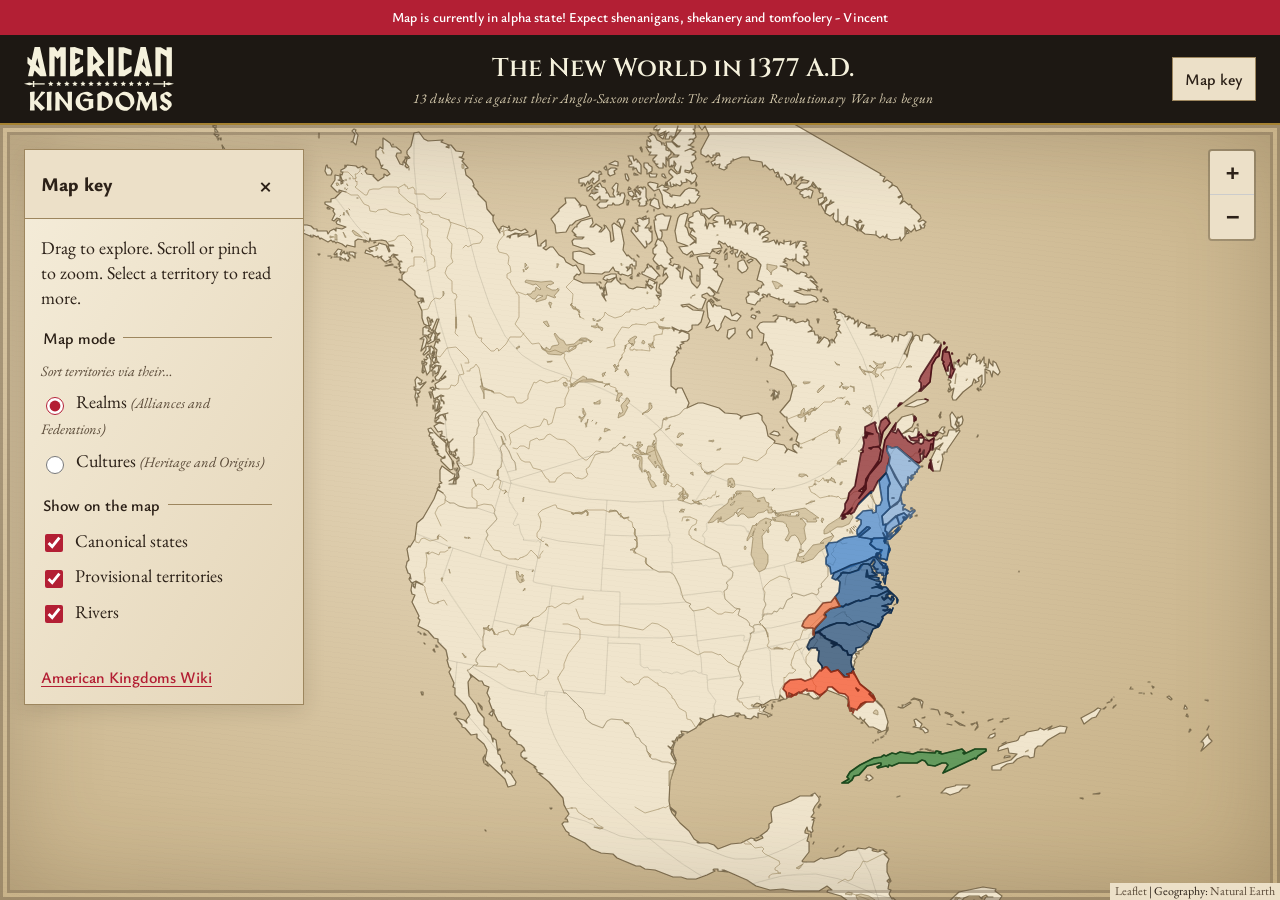
==== ak-map-alpha/index.html @ ba7d0eac "Simplify atlas key panel and add Cultures map mode - Remove the "Full map" reset button and its dead" ====
<!doctype html>
<html lang="en">
<head>
  <meta charset="utf-8">
  <meta name="viewport" content="width=device-width,initial-scale=1">
  <meta name="theme-color" content="#2c2118">
  <meta name="robots" content="noindex">
  <title>Atlas | American Kingdoms</title>
  <meta name="description" content="Explore the lands of American Kingdoms in an interactive atlas.">
  <link rel="icon" href="assets/favicon.png">
  <link href="https://fonts.googleapis.com/css2?family=Cinzel:wght@400;600&family=EB+Garamond:ital,wght@0,400;0,600;1,400&family=Ysabeau:wght@600;800&display=swap" rel="stylesheet">
  <link rel="stylesheet" href="vendor/leaflet.css">
  <link rel="stylesheet" href="atlas.css">
  <script defer src="vendor/leaflet.js"></script>
  <script defer src="atlas.js"></script>
</head>
<body>
  <div id="alpha-banner" role="status">Map is currently in alpha state! Expect shenanigans, shekanery and tomfoolery - Vincent</div>
  <header>
    <a href="https://american-kingdoms.com/" aria-label="American Kingdoms home"><img src="assets/ak-logo.svg" alt="American Kingdoms"></a>
    <div class="atlas-title">
      <h1>The New World in 1377 A.D.</h1>
      <p>13 dukes rise against their Anglo-Saxon overlords: The American Revolutionary War has begun</p>
    </div>
    <nav aria-label="Atlas controls"><button id="panel-toggle" type="button" aria-controls="panel" aria-expanded="true">Map key</button></nav>
  </header>
  <main>
    <div id="map" aria-label="Interactive North America map. Use arrow keys to pan and plus or minus to zoom."></div>
    <aside id="panel" aria-labelledby="panel-title">
      <div class="panel-heading"><h2 id="panel-title">Map key</h2><button id="panel-close" type="button" aria-label="Close map panel">×</button></div>
      <div class="panel-body">
      <section id="details" hidden aria-live="polite"><img id="detail-flag" hidden alt=""><h2 id="detail-name"></h2><p id="detail-author" hidden></p><p id="detail-description"></p><a id="detail-link" hidden>Read the Wiki Article <span aria-hidden="true">↗</span></a></section>
      <div id="key-content">
      <p>Drag to explore. Scroll or pinch to zoom. Select a territory to read more.</p>
      <fieldset><legend>Map mode</legend>
        <p class="mode-hint">Sort territories via their…</p>
        <label><input type="radio" name="mapmode" value="realms" checked> Realms <span class="mode-desc">(Alliances and Federations)</span></label>
        <label><input type="radio" name="mapmode" value="cultures"> Cultures <span class="mode-desc">(Heritage and Origins)</span></label>
      </fieldset>
      <fieldset><legend>Show on the map</legend>
        <label><input id="countries" type="checkbox" checked> Canonical states</label>
        <label><input id="regions" type="checkbox" checked> Provisional territories</label>
        <label><input id="rivers" type="checkbox" checked> Rivers</label>
        <label hidden><input id="samples" type="checkbox"> Sample territory</label>
      </fieldset>
      <p id="status" role="status" hidden></p>
      <a class="wiki" href="https://wiki.american-kingdoms.com/">American Kingdoms Wiki</a>
      </div>
      <section id="editor" hidden>
        <h2>Chart a territory</h2>
        <p>Draw a polygon, then select it to name it. Export your work before leaving this page.</p>
        <form id="edit-form">
          <label>Name <input id="edit-name" maxlength="100" required></label>
          <label>Layer <select id="edit-kind"><option value="country">Country</option><option value="region">Region</option></select></label>
          <label>Colour <input id="edit-color" type="color" value="#b31f34"></label>
          <label>Description <textarea id="edit-description" maxlength="2000"></textarea></label>
          <label>Wiki URL <input id="edit-wiki" type="url" placeholder="https://wiki.american-kingdoms.com/…"></label>
          <button type="submit">Apply to selected territory</button>
        </form>
        <button id="export" type="button">Export territories</button>
        <p id="editor-status" role="status"></p>
      </section>
      </div>
    </aside>
  </main>
  <noscript>This atlas needs JavaScript for zooming and territory information.</noscript>
</body>
</html>
---- ak-map-alpha/vendor/leaflet.css ----
/* required styles */

.leaflet-pane,
.leaflet-tile,
.leaflet-marker-icon,
.leaflet-marker-shadow,
.leaflet-tile-container,
.leaflet-pane > svg,
.leaflet-pane > canvas,
.leaflet-zoom-box,
.leaflet-image-layer,
.leaflet-layer {
	position: absolute;
	left: 0;
	top: 0;
	}
.leaflet-container {
	overflow: hidden;
	}
.leaflet-tile,
.leaflet-marker-icon,
.leaflet-marker-shadow {
	-webkit-user-select: none;
	   -moz-user-select: none;
	        user-select: none;
	  -webkit-user-drag: none;
	}
/* Prevents IE11 from highlighting tiles in blue */
.leaflet-tile::selection {
	background: transparent;
}
/* Safari renders non-retina tile on retina better with this, but Chrome is worse */
.leaflet-safari .leaflet-tile {
	image-rendering: -webkit-optimize-contrast;
	}
/* hack that prevents hw layers "stretching" when loading new tiles */
.leaflet-safari .leaflet-tile-container {
	width: 1600px;
	height: 1600px;
	-webkit-transform-origin: 0 0;
	}
.leaflet-marker-icon,
.leaflet-marker-shadow {
	display: block;
	}
/* .leaflet-container svg: reset svg max-width decleration shipped in Joomla! (joomla.org) 3.x */
/* .leaflet-container img: map is broken in FF if you have max-width: 100% on tiles */
.leaflet-container .leaflet-overlay-pane svg {
	max-width: none !important;
	max-height: none !important;
	}
.leaflet-container .leaflet-marker-pane img,
.leaflet-container .leaflet-shadow-pane img,
.leaflet-container .leaflet-tile-pane img,
.leaflet-container img.leaflet-image-layer,
.leaflet-container .leaflet-tile {
	max-width: none !important;
	max-height: none !important;
	width: auto;
	padding: 0;
	}

.leaflet-container img.leaflet-tile {
	/* See: https://bugs.chromium.org/p/chromium/issues/detail?id=600120 */
	mix-blend-mode: plus-lighter;
}

.leaflet-container.leaflet-touch-zoom {
	-ms-touch-action: pan-x pan-y;
	touch-action: pan-x pan-y;
	}
.leaflet-container.leaflet-touch-drag {
	-ms-touch-action: pinch-zoom;
	/* Fallback for FF which doesn't support pinch-zoom */
	touch-action: none;
	touch-action: pinch-zoom;
}
.leaflet-container.leaflet-touch-drag.leaflet-touch-zoom {
	-ms-touch-action: none;
	touch-action: none;
}
.leaflet-container {
	-webkit-tap-highlight-color: transparent;
}
.leaflet-container a {
	-webkit-tap-highlight-color: rgba(51, 181, 229, 0.4);
}
.leaflet-tile {
	filter: inherit;
	visibility: hidden;
	}
.leaflet-tile-loaded {
	visibility: inherit;
	}
.leaflet-zoom-box {
	width: 0;
	height: 0;
	-moz-box-sizing: border-box;
	     box-sizing: border-box;
	z-index: 800;
	}
/* workaround for https://bugzilla.mozilla.org/show_bug.cgi?id=888319 */
.leaflet-overlay-pane svg {
	-moz-user-select: none;
	}

.leaflet-pane         { z-index: 400; }

.leaflet-tile-pane    { z-index: 200; }
.leaflet-overlay-pane { z-index: 400; }
.leaflet-shadow-pane  { z-index: 500; }
.leaflet-marker-pane  { z-index: 600; }
.leaflet-tooltip-pane   { z-index: 650; }
.leaflet-popup-pane   { z-index: 700; }

.leaflet-map-pane canvas { z-index: 100; }
.leaflet-map-pane svg    { z-index: 200; }

.leaflet-vml-shape {
	width: 1px;
	height: 1px;
	}
.lvml {
	behavior: url(#default#VML);
	display: inline-block;
	position: absolute;
	}


/* control positioning */

.leaflet-control {
	position: relative;
	z-index: 800;
	pointer-events: visiblePainted; /* IE 9-10 doesn't have auto */
	pointer-events: auto;
	}
.leaflet-top,
.leaflet-bottom {
	position: absolute;
	z-index: 1000;
	pointer-events: none;
	}
.leaflet-top {
	top: 0;
	}
.leaflet-right {
	right: 0;
	}
.leaflet-bottom {
	bottom: 0;
	}
.leaflet-left {
	left: 0;
	}
.leaflet-control {
	float: left;
	clear: both;
	}
.leaflet-right .leaflet-control {
	float: right;
	}
.leaflet-top .leaflet-control {
	margin-top: 10px;
	}
.leaflet-bottom .leaflet-control {
	margin-bottom: 10px;
	}
.leaflet-left .leaflet-control {
	margin-left: 10px;
	}
.leaflet-right .leaflet-control {
	margin-right: 10px;
	}


/* zoom and fade animations */

.leaflet-fade-anim .leaflet-popup {
	opacity: 0;
	-webkit-transition: opacity 0.2s linear;
	   -moz-transition: opacity 0.2s linear;
	        transition: opacity 0.2s linear;
	}
.leaflet-fade-anim .leaflet-map-pane .leaflet-popup {
	opacity: 1;
	}
.leaflet-zoom-animated {
	-webkit-transform-origin: 0 0;
	    -ms-transform-origin: 0 0;
	        transform-origin: 0 0;
	}
svg.leaflet-zoom-animated {
	will-change: transform;
}

.leaflet-zoom-anim .leaflet-zoom-animated {
	-webkit-transition: -webkit-transform 0.25s cubic-bezier(0,0,0.25,1);
	   -moz-transition:    -moz-transform 0.25s cubic-bezier(0,0,0.25,1);
	        transition:         transform 0.25s cubic-bezier(0,0,0.25,1);
	}
.leaflet-zoom-anim .leaflet-tile,
.leaflet-pan-anim .leaflet-tile {
	-webkit-transition: none;
	   -moz-transition: none;
	        transition: none;
	}

.leaflet-zoom-anim .leaflet-zoom-hide {
	visibility: hidden;
	}


/* cursors */

.leaflet-interactive {
	cursor: pointer;
	}
.leaflet-grab {
	cursor: -webkit-grab;
	cursor:    -moz-grab;
	cursor:         grab;
	}
.leaflet-crosshair,
.leaflet-crosshair .leaflet-interactive {
	cursor: crosshair;
	}
.leaflet-popup-pane,
.leaflet-control {
	cursor: auto;
	}
.leaflet-dragging .leaflet-grab,
.leaflet-dragging .leaflet-grab .leaflet-interactive,
.leaflet-dragging .leaflet-marker-draggable {
	cursor: move;
	cursor: -webkit-grabbing;
	cursor:    -moz-grabbing;
	cursor:         grabbing;
	}

/* marker & overlays interactivity */
.leaflet-marker-icon,
.leaflet-marker-shadow,
.leaflet-image-layer,
.leaflet-pane > svg path,
.leaflet-tile-container {
	pointer-events: none;
	}

.leaflet-marker-icon.leaflet-interactive,
.leaflet-image-layer.leaflet-interactive,
.leaflet-pane > svg path.leaflet-interactive,
svg.leaflet-image-layer.leaflet-interactive path {
	pointer-events: visiblePainted; /* IE 9-10 doesn't have auto */
	pointer-events: auto;
	}

/* visual tweaks */

.leaflet-container {
	background: #ddd;
	outline-offset: 1px;
	}
.leaflet-container a {
	color: #0078A8;
	}
.leaflet-zoom-box {
	border: 2px dotted #38f;
	background: rgba(255,255,255,0.5);
	}


/* general typography */
.leaflet-container {
	font-family: "Helvetica Neue", Arial, Helvetica, sans-serif;
	font-size: 12px;
	font-size: 0.75rem;
	line-height: 1.5;
	}


/* general toolbar styles */

.leaflet-bar {
	box-shadow: 0 1px 5px rgba(0,0,0,0.65);
	border-radius: 4px;
	}
.leaflet-bar a {
	background-color: #fff;
	border-bottom: 1px solid #ccc;
	width: 26px;
	height: 26px;
	line-height: 26px;
	display: block;
	text-align: center;
	text-decoration: none;
	color: black;
	}
.leaflet-bar a,
.leaflet-control-layers-toggle {
	background-position: 50% 50%;
	background-repeat: no-repeat;
	display: block;
	}
.leaflet-bar a:hover,
.leaflet-bar a:focus {
	background-color: #f4f4f4;
	}
.leaflet-bar a:first-child {
	border-top-left-radius: 4px;
	border-top-right-radius: 4px;
	}
.leaflet-bar a:last-child {
	border-bottom-left-radius: 4px;
	border-bottom-right-radius: 4px;
	border-bottom: none;
	}
.leaflet-bar a.leaflet-disabled {
	cursor: default;
	background-color: #f4f4f4;
	color: #bbb;
	}

.leaflet-touch .leaflet-bar a {
	width: 30px;
	height: 30px;
	line-height: 30px;
	}
.leaflet-touch .leaflet-bar a:first-child {
	border-top-left-radius: 2px;
	border-top-right-radius: 2px;
	}
.leaflet-touch .leaflet-bar a:last-child {
	border-bottom-left-radius: 2px;
	border-bottom-right-radius: 2px;
	}

/* zoom control */

.leaflet-control-zoom-in,
.leaflet-control-zoom-out {
	font: bold 18px 'Lucida Console', Monaco, monospace;
	text-indent: 1px;
	}

.leaflet-touch .leaflet-control-zoom-in, .leaflet-touch .leaflet-control-zoom-out  {
	font-size: 22px;
	}


/* layers control */

.leaflet-control-layers {
	box-shadow: 0 1px 5px rgba(0,0,0,0.4);
	background: #fff;
	border-radius: 5px;
	}
.leaflet-control-layers-toggle {
	background-image: url(images/layers.png);
	width: 36px;
	height: 36px;
	}
.leaflet-retina .leaflet-control-layers-toggle {
	background-image: url(images/layers-2x.png);
	background-size: 26px 26px;
	}
.leaflet-touch .leaflet-control-layers-toggle {
	width: 44px;
	height: 44px;
	}
.leaflet-control-layers .leaflet-control-layers-list,
.leaflet-control-layers-expanded .leaflet-control-layers-toggle {
	display: none;
	}
.leaflet-control-layers-expanded .leaflet-control-layers-list {
	display: block;
	position: relative;
	}
.leaflet-control-layers-expanded {
	padding: 6px 10px 6px 6px;
	color: #333;
	background: #fff;
	}
.leaflet-control-layers-scrollbar {
	overflow-y: scroll;
	overflow-x: hidden;
	padding-right: 5px;
	}
.leaflet-control-layers-selector {
	margin-top: 2px;
	position: relative;
	top: 1px;
	}
.leaflet-control-layers label {
	display: block;
	font-size: 13px;
	font-size: 1.08333em;
	}
.leaflet-control-layers-separator {
	height: 0;
	border-top: 1px solid #ddd;
	margin: 5px -10px 5px -6px;
	}

/* Default icon URLs */
.leaflet-default-icon-path { /* used only in path-guessing heuristic, see L.Icon.Default */
	background-image: url(images/marker-icon.png);
	}


/* attribution and scale controls */

.leaflet-container .leaflet-control-attribution {
	background: #fff;
	background: rgba(255, 255, 255, 0.8);
	margin: 0;
	}
.leaflet-control-attribution,
.leaflet-control-scale-line {
	padding: 0 5px;
	color: #333;
	line-height: 1.4;
	}
.leaflet-control-attribution a {
	text-decoration: none;
	}
.leaflet-control-attribution a:hover,
.leaflet-control-attribution a:focus {
	text-decoration: underline;
	}
.leaflet-attribution-flag {
	display: inline !important;
	vertical-align: baseline !important;
	width: 1em;
	height: 0.6669em;
	}
.leaflet-left .leaflet-control-scale {
	margin-left: 5px;
	}
.leaflet-bottom .leaflet-control-scale {
	margin-bottom: 5px;
	}
.leaflet-control-scale-line {
	border: 2px solid #777;
	border-top: none;
	line-height: 1.1;
	padding: 2px 5px 1px;
	white-space: nowrap;
	-moz-box-sizing: border-box;
	     box-sizing: border-box;
	background: rgba(255, 255, 255, 0.8);
	text-shadow: 1px 1px #fff;
	}
.leaflet-control-scale-line:not(:first-child) {
	border-top: 2px solid #777;
	border-bottom: none;
	margin-top: -2px;
	}
.leaflet-control-scale-line:not(:first-child):not(:last-child) {
	border-bottom: 2px solid #777;
	}

.leaflet-touch .leaflet-control-attribution,
.leaflet-touch .leaflet-control-layers,
.leaflet-touch .leaflet-bar {
	box-shadow: none;
	}
.leaflet-touch .leaflet-control-layers,
.leaflet-touch .leaflet-bar {
	border: 2px solid rgba(0,0,0,0.2);
	background-clip: padding-box;
	}


/* popup */

.leaflet-popup {
	position: absolute;
	text-align: center;
	margin-bottom: 20px;
	}
.leaflet-popup-content-wrapper {
	padding: 1px;
	text-align: left;
	border-radius: 12px;
	}
.leaflet-popup-content {
	margin: 13px 24px 13px 20px;
	line-height: 1.3;
	font-size: 13px;
	font-size: 1.08333em;
	min-height: 1px;
	}
.leaflet-popup-content p {
	margin: 17px 0;
	margin: 1.3em 0;
	}
.leaflet-popup-tip-container {
	width: 40px;
	height: 20px;
	position: absolute;
	left: 50%;
	margin-top: -1px;
	margin-left: -20px;
	overflow: hidden;
	pointer-events: none;
	}
.leaflet-popup-tip {
	width: 17px;
	height: 17px;
	padding: 1px;

	margin: -10px auto 0;
	pointer-events: auto;

	-webkit-transform: rotate(45deg);
	   -moz-transform: rotate(45deg);
	    -ms-transform: rotate(45deg);
	        transform: rotate(45deg);
	}
.leaflet-popup-content-wrapper,
.leaflet-popup-tip {
	background: white;
	color: #333;
	box-shadow: 0 3px 14px rgba(0,0,0,0.4);
	}
.leaflet-container a.leaflet-popup-close-button {
	position: absolute;
	top: 0;
	right: 0;
	border: none;
	text-align: center;
	width: 24px;
	height: 24px;
	font: 16px/24px Tahoma, Verdana, sans-serif;
	color: #757575;
	text-decoration: none;
	background: transparent;
	}
.leaflet-container a.leaflet-popup-close-button:hover,
.leaflet-container a.leaflet-popup-close-button:focus {
	color: #585858;
	}
.leaflet-popup-scrolled {
	overflow: auto;
	}

.leaflet-oldie .leaflet-popup-content-wrapper {
	-ms-zoom: 1;
	}
.leaflet-oldie .leaflet-popup-tip {
	width: 24px;
	margin: 0 auto;

	-ms-filter: "progid:DXImageTransform.Microsoft.Matrix(M11=0.70710678, M12=0.70710678, M21=-0.70710678, M22=0.70710678)";
	filter: progid:DXImageTransform.Microsoft.Matrix(M11=0.70710678, M12=0.70710678, M21=-0.70710678, M22=0.70710678);
	}

.leaflet-oldie .leaflet-control-zoom,
.leaflet-oldie .leaflet-control-layers,
.leaflet-oldie .leaflet-popup-content-wrapper,
.leaflet-oldie .leaflet-popup-tip {
	border: 1px solid #999;
	}


/* div icon */

.leaflet-div-icon {
	background: #fff;
	border: 1px solid #666;
	}


/* Tooltip */
/* Base styles for the element that has a tooltip */
.leaflet-tooltip {
	position: absolute;
	padding: 6px;
	background-color: #fff;
	border: 1px solid #fff;
	border-radius: 3px;
	color: #222;
	white-space: nowrap;
	-webkit-user-select: none;
	-moz-user-select: none;
	-ms-user-select: none;
	user-select: none;
	pointer-events: none;
	box-shadow: 0 1px 3px rgba(0,0,0,0.4);
	}
.leaflet-tooltip.leaflet-interactive {
	cursor: pointer;
	pointer-events: auto;
	}
.leaflet-tooltip-top:before,
.leaflet-tooltip-bottom:before,
.leaflet-tooltip-left:before,
.leaflet-tooltip-right:before {
	position: absolute;
	pointer-events: none;
	border: 6px solid transparent;
	background: transparent;
	content: "";
	}

/* Directions */

.leaflet-tooltip-bottom {
	margin-top: 6px;
}
.leaflet-tooltip-top {
	margin-top: -6px;
}
.leaflet-tooltip-bottom:before,
.leaflet-tooltip-top:before {
	left: 50%;
	margin-left: -6px;
	}
.leaflet-tooltip-top:before {
	bottom: 0;
	margin-bottom: -12px;
	border-top-color: #fff;
	}
.leaflet-tooltip-bottom:before {
	top: 0;
	margin-top: -12px;
	margin-left: -6px;
	border-bottom-color: #fff;
	}
.leaflet-tooltip-left {
	margin-left: -6px;
}
.leaflet-tooltip-right {
	margin-left: 6px;
}
.leaflet-tooltip-left:before,
.leaflet-tooltip-right:before {
	top: 50%;
	margin-top: -6px;
	}
.leaflet-tooltip-left:before {
	right: 0;
	margin-right: -12px;
	border-left-color: #fff;
	}
.leaflet-tooltip-right:before {
	left: 0;
	margin-left: -12px;
	border-right-color: #fff;
	}

/* Printing */

@media print {
	/* Prevent printers from removing background-images of controls. */
	.leaflet-control {
		-webkit-print-color-adjust: exact;
		print-color-adjust: exact;
		}
	}
---- ak-map-alpha/atlas.css ----
:root{--ink:#2c2118;--muted:#5a4a38;--parch:#ece0c8;--parch-2:#e4d5b8;--gold:#a58232;--red:#b31f34;--body:'EB Garamond',Georgia,serif;--sans:'Ysabeau',Arial,sans-serif;--display:'Cinzel',Georgia,serif}
*{box-sizing:border-box}body{margin:0;color:var(--ink);font:18px/1.4 var(--body);height:100dvh;display:flex;flex-direction:column;background:var(--parch)}
#alpha-banner{flex:none;background:var(--red);color:#fff;text-align:center;font:600 .85rem/1.4 var(--sans);padding:8px 16px;letter-spacing:.01em;z-index:1001}
header{display:flex;align-items:center;justify-content:space-between;gap:1rem;padding:12px 24px;background:#1d1813;color:#f5f1dc;border-bottom:2px solid var(--gold);z-index:1000}header img{display:block;width:150px;height:64px}h1{font:600 clamp(1rem,2vw,1.6rem) var(--display);margin:0}h2{font:800 1.4rem var(--sans);margin:0 0 .6rem}.atlas-title{display:flex;flex-direction:column;align-items:center;gap:.2rem;text-align:center}.atlas-title p{margin:0;font:italic .85rem var(--body);color:#d8cdb0;letter-spacing:.02em}nav{display:flex;gap:8px}button,input,select,textarea{font:600 1rem var(--sans)}button{padding:9px 12px;min-height:44px;cursor:pointer;color:var(--ink);border:1px solid #9d865e;background:var(--parch)}button:hover{background:var(--parch-2)}a{color:var(--red);text-underline-offset:3px}:focus-visible{outline:3px solid var(--red);outline-offset:3px}main{position:relative;flex:1;min-height:0;overflow:hidden}#map{position:absolute;inset:0;background:radial-gradient(ellipse at 40% 40%,#e4d5b8,#c3ac80);font-family:var(--body)}#map::after{content:'';position:absolute;inset:0;z-index:450;pointer-events:none;box-shadow:inset 0 0 90px #5a4a3840;border:10px double #5a4a3860;background:repeating-linear-gradient(7deg,#2c211803 0 1px,transparent 1px 5px)}
#panel{position:absolute;left:24px;top:24px;width:280px;max-height:calc(100% - 76px);overflow:auto;padding:22px;z-index:800;background:linear-gradient(120deg,#f5edda,#e4d5b8);border:1px solid #9d865e;box-shadow:0 4px 20px #2c211826}p{margin:0 0 1rem}fieldset{border:0;border-top:1px solid #9d865e;padding:12px 0;margin:0}legend{font:600 1rem var(--sans);padding-right:8px}label{display:block;margin:0 0 8px}input[type=checkbox],input[type=radio]{accent-color:var(--red);width:18px;height:18px;vertical-align:middle;margin-right:8px}.mode-hint{margin:0 0 8px;font-style:italic;color:var(--muted);font-size:.9rem}.mode-desc{font-weight:400;font-style:italic;color:var(--muted);font-size:.9rem}#status{font-style:italic;color:var(--muted)}#details,#editor{border-top:1px solid #9d865e;padding-top:18px;margin-top:18px}.wiki{display:block;margin-top:20px;font:600 1rem var(--sans)}#edit-form input:not([type=color]),textarea,select{width:100%;background:#f8f1df;border:1px solid #9d865e;padding:6px;color:var(--ink)}textarea{min-height:90px}#export{margin-top:12px}
.leaflet-control-zoom a,.leaflet-control-attribution{background:var(--parch)!important;color:var(--ink)!important}.leaflet-control-zoom a{width:44px!important;height:44px!important;line-height:44px!important}.leaflet-control-attribution a{color:var(--muted)}.leaflet-top.leaflet-right{top:14px;right:14px}.territory-tooltip{background:var(--parch);border:1px solid var(--gold);color:var(--ink);box-shadow:0 3px 12px #2c21182b;padding:10px 14px;white-space:normal;min-width:150px;max-width:240px;font:18px/1.3 var(--body)}.territory-tooltip strong{display:block;font:800 18px var(--sans)}.territory-tooltip::before{display:none}.leaflet-interactive:focus{outline:none;stroke:var(--red);stroke-width:4}
@media(max-width:700px){#alpha-banner{font-size:.72rem;padding:6px 10px}header{padding:8px 12px;gap:8px;flex-wrap:wrap}header img{width:100px;height:43px}h1{font-size:1rem}.atlas-title p{display:none}nav{width:100%;justify-content:flex-end}nav button{padding:6px 12px}#panel{left:12px;top:12px;width:min(280px,calc(100% - 86px));max-height:calc(100% - 60px);padding:16px}.leaflet-control-attribution{font-size:11px}}
[hidden]{display:none!important}

.territory-tooltip strong{margin-bottom:5px}

/* A bounded panel with one purpose at a time; its contents scroll independently. */
#panel{display:flex;flex-direction:column;padding:0;overflow:hidden}
.panel-heading{display:flex;align-items:center;justify-content:space-between;gap:12px;flex:none;padding:12px 16px;border-bottom:1px solid #9d865e;background:var(--parch)}
.panel-heading h2{margin:0;font-size:1.2rem}.panel-heading button{flex:none;padding:0;width:44px;font-size:1.6rem;line-height:1;border:0;background:transparent}
.panel-body{padding:16px;overflow-y:auto;overscroll-behavior:contain;min-height:0;scrollbar-gutter:stable}
#details{margin:0;padding:0;border:0}#detail-name{font-size:1.25rem}#detail-author{margin:-.2rem 0 .6rem;font-style:italic;font-size:.9rem;color:var(--muted)}#detail-description{margin-bottom:.5rem}
#detail-flag{display:block;width:110px;height:66px;object-fit:cover;margin-bottom:10px;border:1px solid var(--gold);box-shadow:0 2px 8px #2c211840}
@media(max-width:700px){
 #panel{top:auto;bottom:26px;left:12px;right:12px;width:auto;max-height:min(45%,22rem);padding:0}
 .panel-body{font-size:16px;padding:12px 16px}
 .panel-heading{padding:6px 12px}.panel-heading h2{font-size:1.1rem}
 #status{font-size:14px}#key-content>p:first-child{display:none}
}
@media(hover:none){.territory-tooltip{display:none!important}}
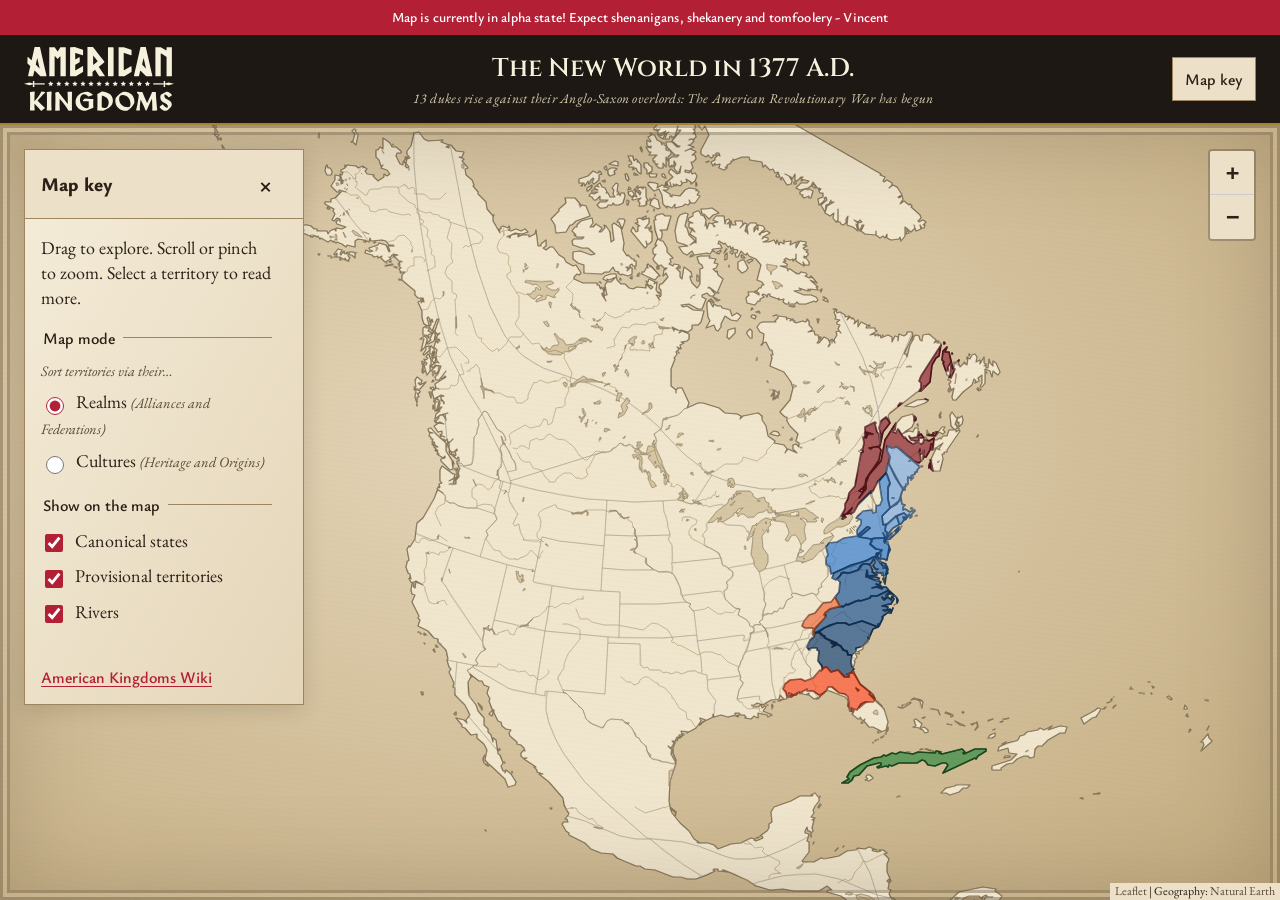
==== commit 17b99161: "Fix blank-map regression from stale cached atlas.js A visitor could get a fresh index.html paired wi" ====
--- a/ak-map-alpha/index.html
+++ b/ak-map-alpha/index.html
@@ -10,9 +10,9 @@
   <link rel="icon" href="assets/favicon.png">
   <link href="https://fonts.googleapis.com/css2?family=Cinzel:wght@400;600&family=EB+Garamond:ital,wght@0,400;0,600;1,400&family=Ysabeau:wght@600;800&display=swap" rel="stylesheet">
   <link rel="stylesheet" href="vendor/leaflet.css">
-  <link rel="stylesheet" href="atlas.css">
+  <link rel="stylesheet" href="atlas.css?v=3">
   <script defer src="vendor/leaflet.js"></script>
-  <script defer src="atlas.js"></script>
+  <script defer src="atlas.js?v=3"></script>
 </head>
 <body>
   <div id="alpha-banner" role="status">Map is currently in alpha state! Expect shenanigans, shekanery and tomfoolery - Vincent</div>
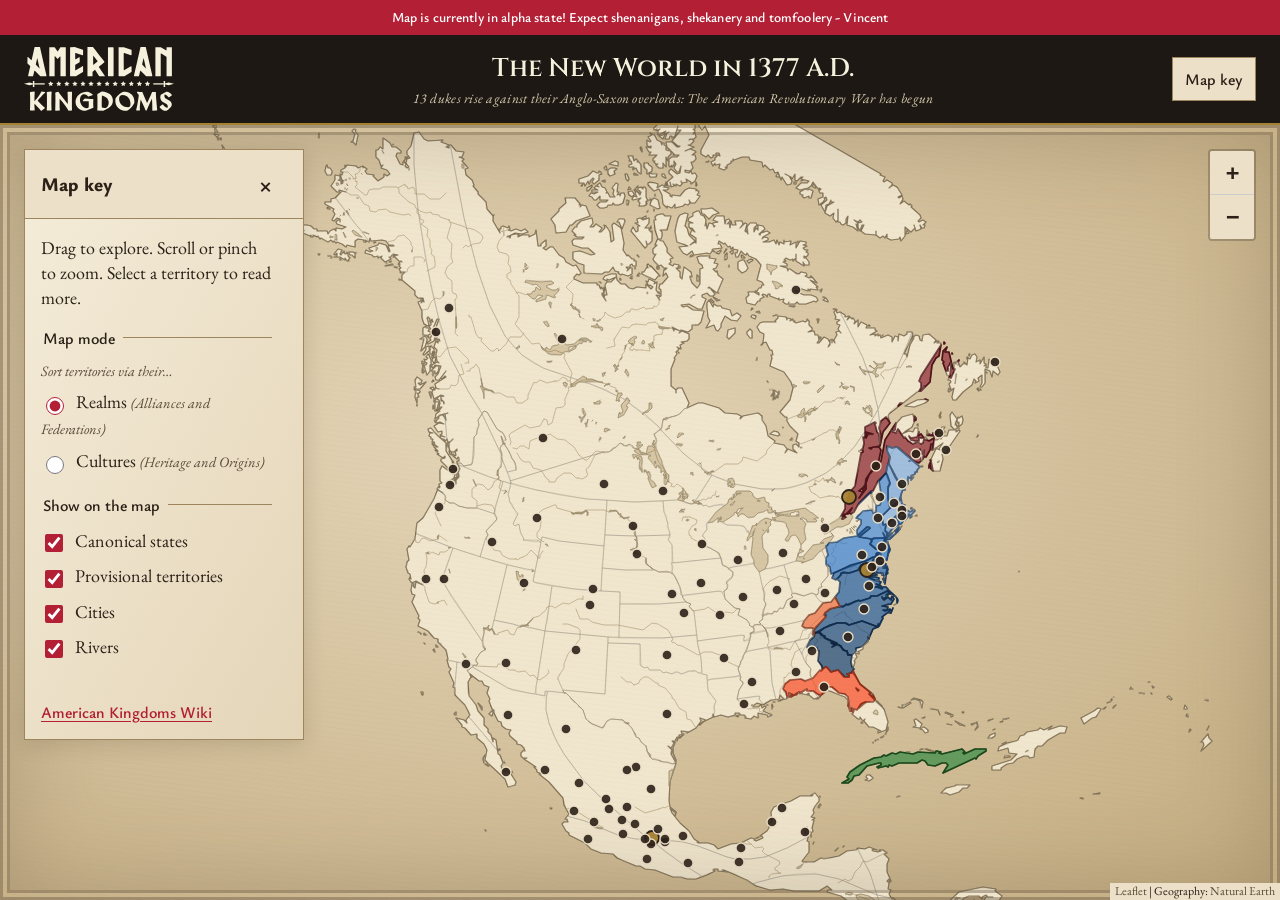
==== commit e7a11111: "Add placeholder city markers with a zoom-based visibility hierarchy National capitals, state/provinc" ====
--- a/ak-map-alpha/index.html
+++ b/ak-map-alpha/index.html
@@ -12,7 +12,7 @@
   <link rel="stylesheet" href="vendor/leaflet.css">
   <link rel="stylesheet" href="atlas.css?v=3">
   <script defer src="vendor/leaflet.js"></script>
-  <script defer src="atlas.js?v=3"></script>
+  <script defer src="atlas.js?v=4"></script>
 </head>
 <body>
   <div id="alpha-banner" role="status">Map is currently in alpha state! Expect shenanigans, shekanery and tomfoolery - Vincent</div>
@@ -40,6 +40,7 @@
       <fieldset><legend>Show on the map</legend>
         <label><input id="countries" type="checkbox" checked> Canonical states</label>
         <label><input id="regions" type="checkbox" checked> Provisional territories</label>
+        <label><input id="cities" type="checkbox" checked> Cities</label>
         <label><input id="rivers" type="checkbox" checked> Rivers</label>
         <label hidden><input id="samples" type="checkbox"> Sample territory</label>
       </fieldset>
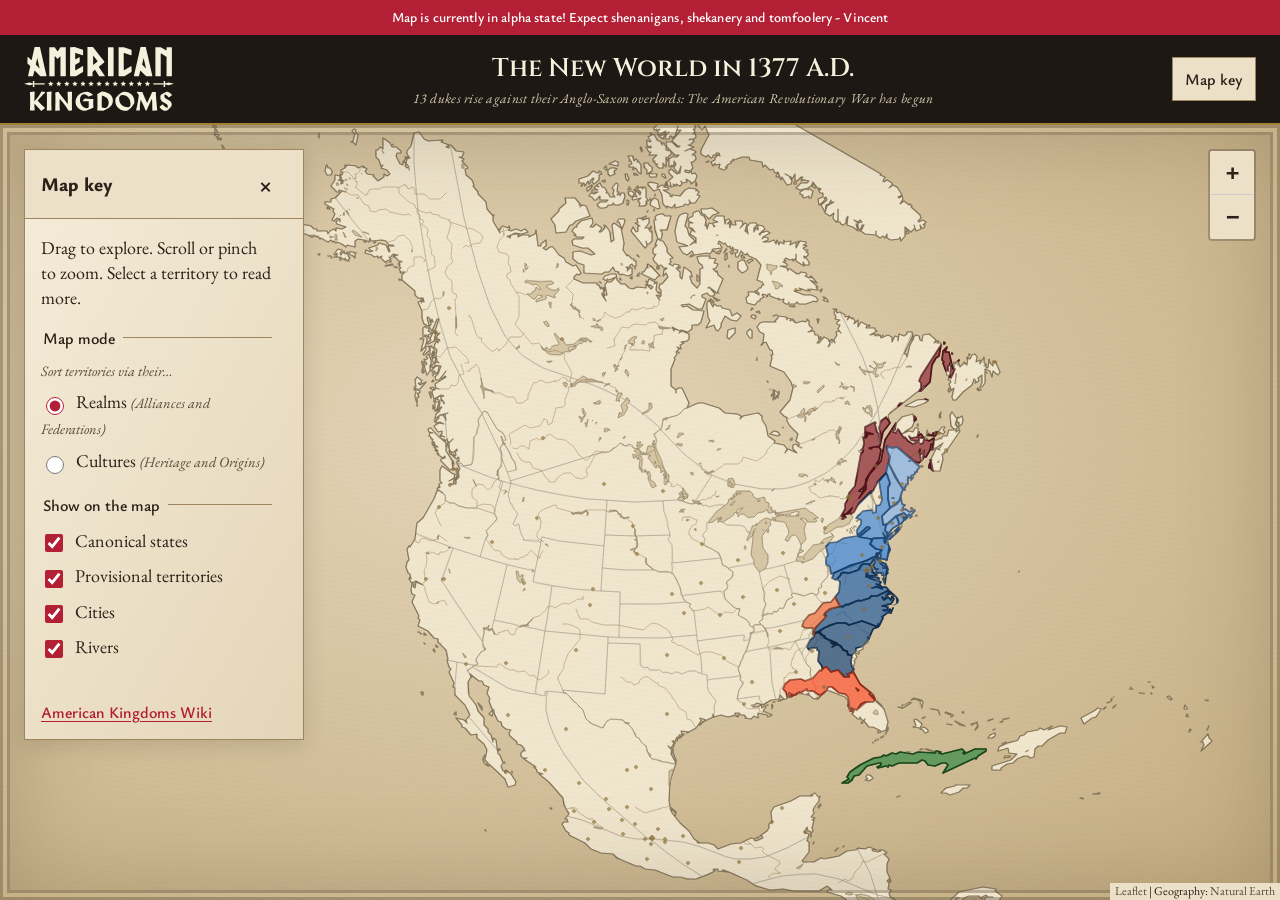
==== commit e0592afb: "Restyle city markers as small brass diamonds Replaced the per-tier coloured/sized circleMarkers with" ====
--- a/ak-map-alpha/index.html
+++ b/ak-map-alpha/index.html
@@ -10,9 +10,9 @@
   <link rel="icon" href="assets/favicon.png">
   <link href="https://fonts.googleapis.com/css2?family=Cinzel:wght@400;600&family=EB+Garamond:ital,wght@0,400;0,600;1,400&family=Ysabeau:wght@600;800&display=swap" rel="stylesheet">
   <link rel="stylesheet" href="vendor/leaflet.css">
-  <link rel="stylesheet" href="atlas.css?v=3">
+  <link rel="stylesheet" href="atlas.css?v=4">
   <script defer src="vendor/leaflet.js"></script>
-  <script defer src="atlas.js?v=4"></script>
+  <script defer src="atlas.js?v=5"></script>
 </head>
 <body>
   <div id="alpha-banner" role="status">Map is currently in alpha state! Expect shenanigans, shekanery and tomfoolery - Vincent</div>
--- a/ak-map-alpha/atlas.css
+++ b/ak-map-alpha/atlas.css
@@ -23,3 +23,9 @@
  #status{font-size:14px}#key-content>p:first-child{display:none}
 }
 @media(hover:none){.territory-tooltip{display:none!important}}
+
+/* Brass diamond city glyphs: quiet map furniture, not another data layer
+   competing with the territory fills. Leaflet's default .leaflet-div-icon
+   box (white fill, grey border) is reset so only the diamond itself shows. */
+.leaflet-div-icon.city-marker{background:transparent;border:0}
+.city-diamond{display:block;background:#8a6d35;clip-path:polygon(50% 0%,100% 50%,50% 100%,0% 50%)}
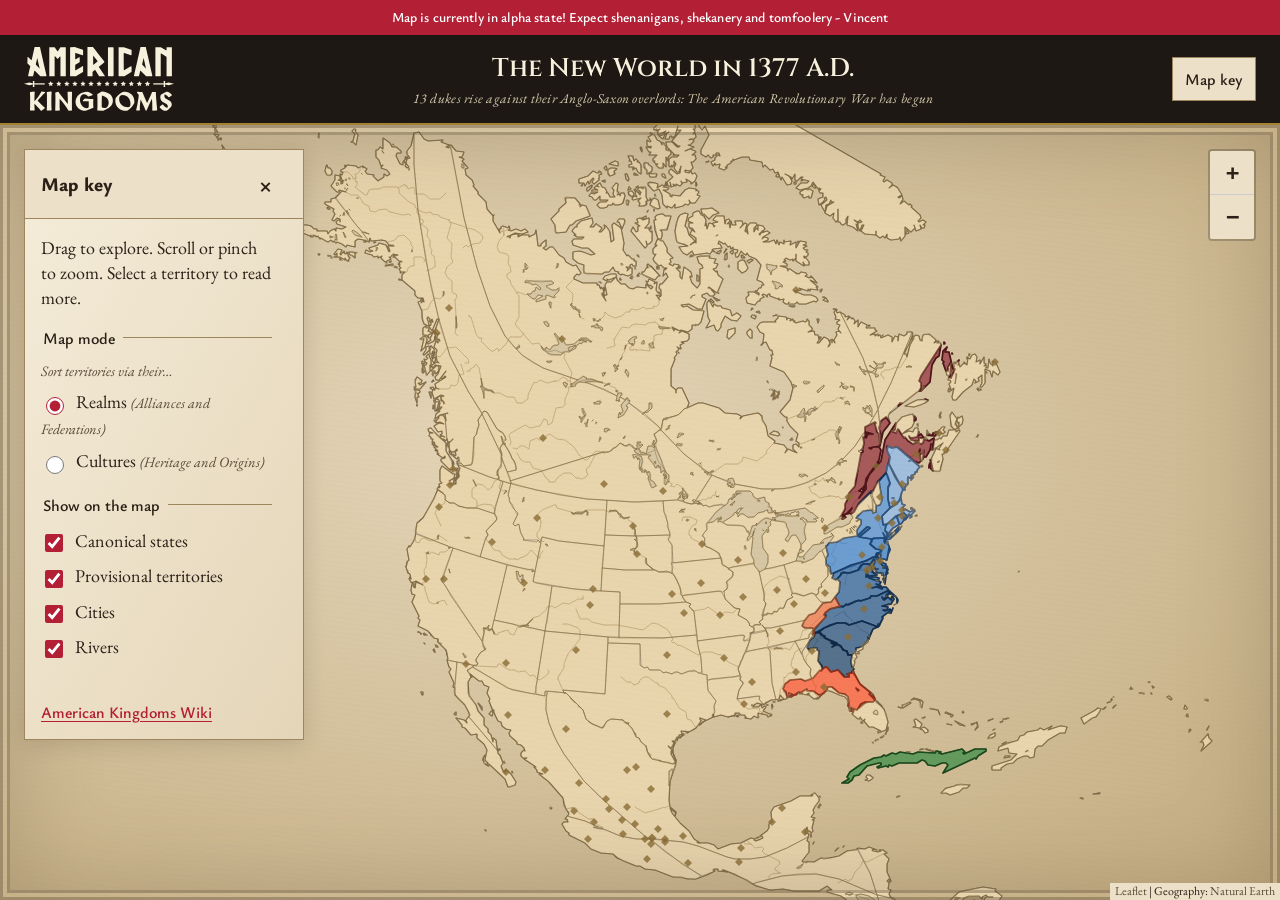
==== commit 7e705532: "Make state capital diamonds more prominent, restore provisional colour City markers: capitals and st" ====
--- a/ak-map-alpha/index.html
+++ b/ak-map-alpha/index.html
@@ -12,7 +12,7 @@
   <link rel="stylesheet" href="vendor/leaflet.css">
   <link rel="stylesheet" href="atlas.css?v=4">
   <script defer src="vendor/leaflet.js"></script>
-  <script defer src="atlas.js?v=5"></script>
+  <script defer src="atlas.js?v=6"></script>
 </head>
 <body>
   <div id="alpha-banner" role="status">Map is currently in alpha state! Expect shenanigans, shekanery and tomfoolery - Vincent</div>
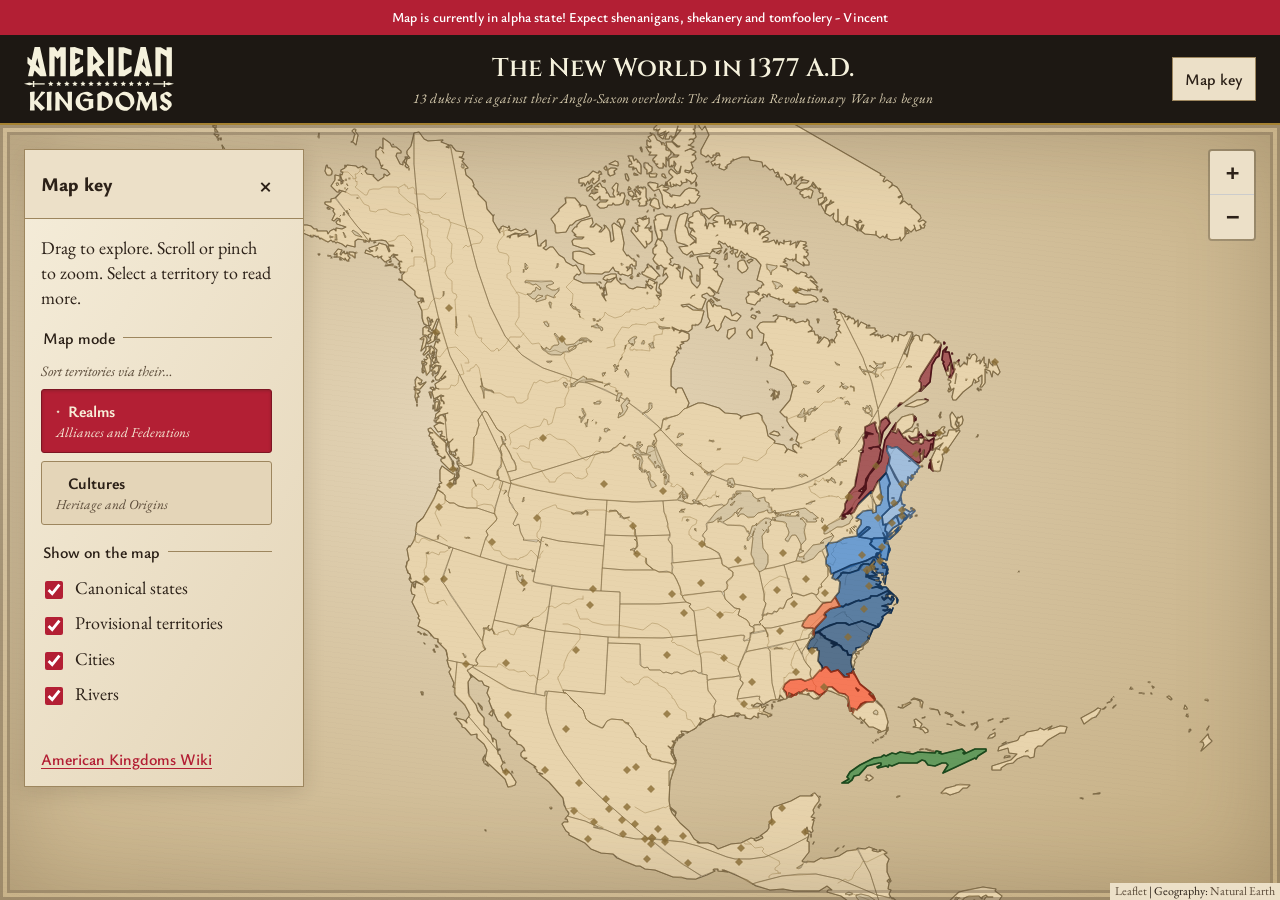
==== commit 40997eae: "Restyle Map mode as a segmented button control Replaced the plain radio list with two full-width, bu" ====
--- a/ak-map-alpha/index.html
+++ b/ak-map-alpha/index.html
@@ -10,7 +10,7 @@
   <link rel="icon" href="assets/favicon.png">
   <link href="https://fonts.googleapis.com/css2?family=Cinzel:wght@400;600&family=EB+Garamond:ital,wght@0,400;0,600;1,400&family=Ysabeau:wght@600;800&display=swap" rel="stylesheet">
   <link rel="stylesheet" href="vendor/leaflet.css">
-  <link rel="stylesheet" href="atlas.css?v=4">
+  <link rel="stylesheet" href="atlas.css?v=5">
   <script defer src="vendor/leaflet.js"></script>
   <script defer src="atlas.js?v=6"></script>
 </head>
@@ -34,8 +34,18 @@
       <p>Drag to explore. Scroll or pinch to zoom. Select a territory to read more.</p>
       <fieldset><legend>Map mode</legend>
         <p class="mode-hint">Sort territories via their…</p>
-        <label><input type="radio" name="mapmode" value="realms" checked> Realms <span class="mode-desc">(Alliances and Federations)</span></label>
-        <label><input type="radio" name="mapmode" value="cultures"> Cultures <span class="mode-desc">(Heritage and Origins)</span></label>
+        <div class="mode-options">
+          <label class="mode-option">
+            <input type="radio" name="mapmode" value="realms" checked>
+            <span class="mode-option-title">Realms</span>
+            <span class="mode-option-desc">Alliances and Federations</span>
+          </label>
+          <label class="mode-option">
+            <input type="radio" name="mapmode" value="cultures">
+            <span class="mode-option-title">Cultures</span>
+            <span class="mode-option-desc">Heritage and Origins</span>
+          </label>
+        </div>
       </fieldset>
       <fieldset><legend>Show on the map</legend>
         <label><input id="countries" type="checkbox" checked> Canonical states</label>
--- a/ak-map-alpha/atlas.css
+++ b/ak-map-alpha/atlas.css
@@ -2,7 +2,7 @@
 *{box-sizing:border-box}body{margin:0;color:var(--ink);font:18px/1.4 var(--body);height:100dvh;display:flex;flex-direction:column;background:var(--parch)}
 #alpha-banner{flex:none;background:var(--red);color:#fff;text-align:center;font:600 .85rem/1.4 var(--sans);padding:8px 16px;letter-spacing:.01em;z-index:1001}
 header{display:flex;align-items:center;justify-content:space-between;gap:1rem;padding:12px 24px;background:#1d1813;color:#f5f1dc;border-bottom:2px solid var(--gold);z-index:1000}header img{display:block;width:150px;height:64px}h1{font:600 clamp(1rem,2vw,1.6rem) var(--display);margin:0}h2{font:800 1.4rem var(--sans);margin:0 0 .6rem}.atlas-title{display:flex;flex-direction:column;align-items:center;gap:.2rem;text-align:center}.atlas-title p{margin:0;font:italic .85rem var(--body);color:#d8cdb0;letter-spacing:.02em}nav{display:flex;gap:8px}button,input,select,textarea{font:600 1rem var(--sans)}button{padding:9px 12px;min-height:44px;cursor:pointer;color:var(--ink);border:1px solid #9d865e;background:var(--parch)}button:hover{background:var(--parch-2)}a{color:var(--red);text-underline-offset:3px}:focus-visible{outline:3px solid var(--red);outline-offset:3px}main{position:relative;flex:1;min-height:0;overflow:hidden}#map{position:absolute;inset:0;background:radial-gradient(ellipse at 40% 40%,#e4d5b8,#c3ac80);font-family:var(--body)}#map::after{content:'';position:absolute;inset:0;z-index:450;pointer-events:none;box-shadow:inset 0 0 90px #5a4a3840;border:10px double #5a4a3860;background:repeating-linear-gradient(7deg,#2c211803 0 1px,transparent 1px 5px)}
-#panel{position:absolute;left:24px;top:24px;width:280px;max-height:calc(100% - 76px);overflow:auto;padding:22px;z-index:800;background:linear-gradient(120deg,#f5edda,#e4d5b8);border:1px solid #9d865e;box-shadow:0 4px 20px #2c211826}p{margin:0 0 1rem}fieldset{border:0;border-top:1px solid #9d865e;padding:12px 0;margin:0}legend{font:600 1rem var(--sans);padding-right:8px}label{display:block;margin:0 0 8px}input[type=checkbox],input[type=radio]{accent-color:var(--red);width:18px;height:18px;vertical-align:middle;margin-right:8px}.mode-hint{margin:0 0 8px;font-style:italic;color:var(--muted);font-size:.9rem}.mode-desc{font-weight:400;font-style:italic;color:var(--muted);font-size:.9rem}#status{font-style:italic;color:var(--muted)}#details,#editor{border-top:1px solid #9d865e;padding-top:18px;margin-top:18px}.wiki{display:block;margin-top:20px;font:600 1rem var(--sans)}#edit-form input:not([type=color]),textarea,select{width:100%;background:#f8f1df;border:1px solid #9d865e;padding:6px;color:var(--ink)}textarea{min-height:90px}#export{margin-top:12px}
+#panel{position:absolute;left:24px;top:24px;width:280px;max-height:calc(100% - 76px);overflow:auto;padding:22px;z-index:800;background:linear-gradient(120deg,#f5edda,#e4d5b8);border:1px solid #9d865e;box-shadow:0 4px 20px #2c211826}p{margin:0 0 1rem}fieldset{border:0;border-top:1px solid #9d865e;padding:12px 0;margin:0}legend{font:600 1rem var(--sans);padding-right:8px}label{display:block;margin:0 0 8px}input[type=checkbox],input[type=radio]{accent-color:var(--red);width:18px;height:18px;vertical-align:middle;margin-right:8px}.mode-hint{margin:0 0 8px;font-style:italic;color:var(--muted);font-size:.9rem}#status{font-style:italic;color:var(--muted)}#details,#editor{border-top:1px solid #9d865e;padding-top:18px;margin-top:18px}.wiki{display:block;margin-top:20px;font:600 1rem var(--sans)}#edit-form input:not([type=color]),textarea,select{width:100%;background:#f8f1df;border:1px solid #9d865e;padding:6px;color:var(--ink)}textarea{min-height:90px}#export{margin-top:12px}
 .leaflet-control-zoom a,.leaflet-control-attribution{background:var(--parch)!important;color:var(--ink)!important}.leaflet-control-zoom a{width:44px!important;height:44px!important;line-height:44px!important}.leaflet-control-attribution a{color:var(--muted)}.leaflet-top.leaflet-right{top:14px;right:14px}.territory-tooltip{background:var(--parch);border:1px solid var(--gold);color:var(--ink);box-shadow:0 3px 12px #2c21182b;padding:10px 14px;white-space:normal;min-width:150px;max-width:240px;font:18px/1.3 var(--body)}.territory-tooltip strong{display:block;font:800 18px var(--sans)}.territory-tooltip::before{display:none}.leaflet-interactive:focus{outline:none;stroke:var(--red);stroke-width:4}
 @media(max-width:700px){#alpha-banner{font-size:.72rem;padding:6px 10px}header{padding:8px 12px;gap:8px;flex-wrap:wrap}header img{width:100px;height:43px}h1{font-size:1rem}.atlas-title p{display:none}nav{width:100%;justify-content:flex-end}nav button{padding:6px 12px}#panel{left:12px;top:12px;width:min(280px,calc(100% - 86px));max-height:calc(100% - 60px);padding:16px}.leaflet-control-attribution{font-size:11px}}
 [hidden]{display:none!important}
@@ -29,3 +29,29 @@
    box (white fill, grey border) is reset so only the diamond itself shows. */
 .leaflet-div-icon.city-marker{background:transparent;border:0}
 .city-diamond{display:block;background:#8a6d35;clip-path:polygon(50% 0%,100% 50%,50% 100%,0% 50%)}
+
+/* Map mode: a two-option segmented control standing in for plain radios,
+   full-width buttons rather than a checklist. The native <input> stays in
+   the DOM (just shrunk to nothing, not display:none) so keyboard nav,
+   screen readers and :checked all keep working; the whole label is
+   styled as the button, since its own circle is hidden. The selected
+   state reads from background/text colour alone at a glance, but never
+   *only* from colour: a small diamond bullet (echoing the map's own city
+   glyphs) appears next to the title too, for anyone who can't rely on
+   the red/pale contrast. */
+.mode-options{display:flex;flex-direction:column;gap:8px;margin:2px 0 4px}
+.mode-option{position:relative;display:block;margin:0;padding:10px 14px;cursor:pointer;
+  background:var(--parch-2);border:1px solid #9d865e;border-radius:3px;
+  transition:background .15s ease,border-color .15s ease}
+.mode-option:hover{background:#ded0aa}
+.mode-option input{position:absolute;opacity:0;width:0;height:0;margin:0}
+.mode-option-title{display:block;font:700 1rem var(--sans);color:var(--ink)}
+.mode-option-title::before{content:'◆';display:inline-block;width:1.1em;margin-right:.15em;
+  font-size:.62em;vertical-align:.2em;color:var(--red);opacity:0;transition:opacity .15s ease}
+.mode-option-desc{display:block;font-style:italic;font-size:.85rem;color:var(--muted);margin-top:1px}
+.mode-option:has(input:checked){background:var(--red);border-color:#7d1523;
+  box-shadow:inset 0 1px 3px #2c211840}
+.mode-option:has(input:checked) .mode-option-title,
+.mode-option:has(input:checked) .mode-option-desc{color:#f7ecd6}
+.mode-option:has(input:checked) .mode-option-title::before{opacity:1;color:var(--parch)}
+.mode-option:has(input:focus-visible){outline:3px solid var(--gold);outline-offset:2px}
